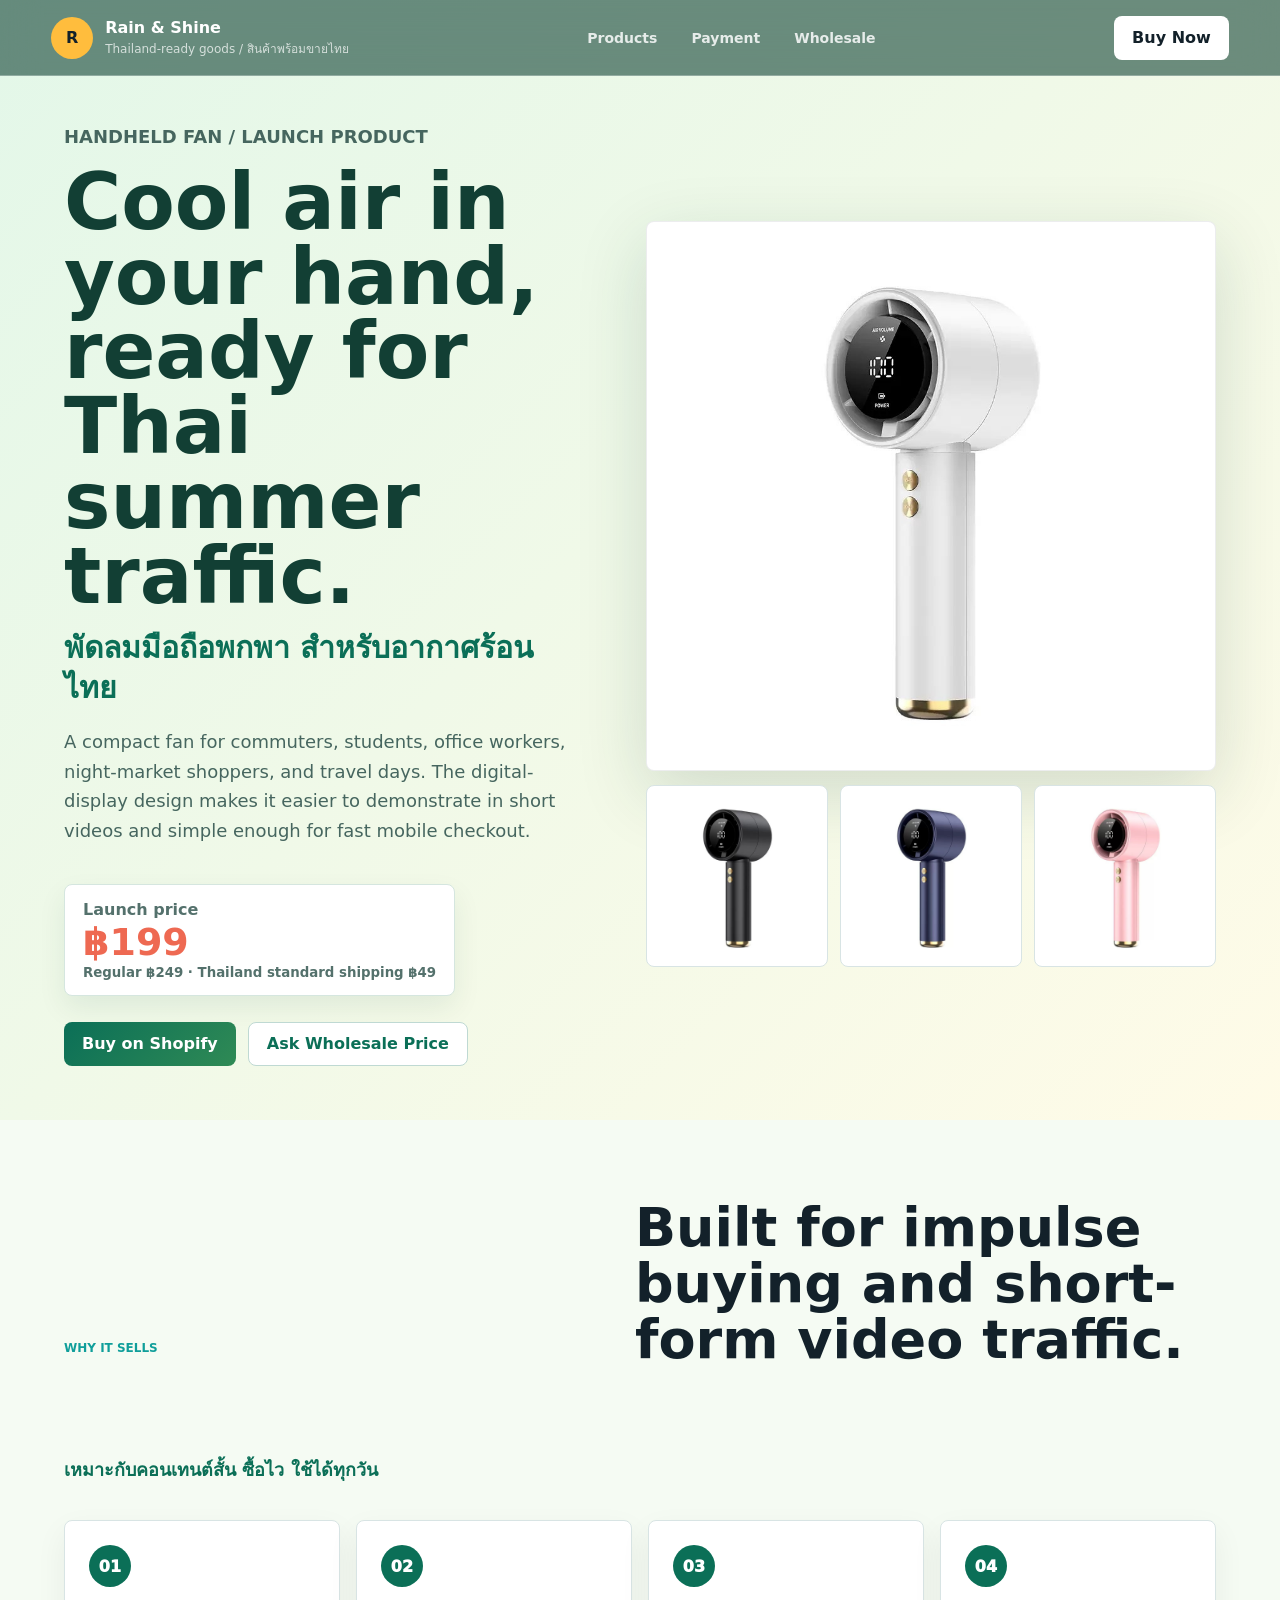
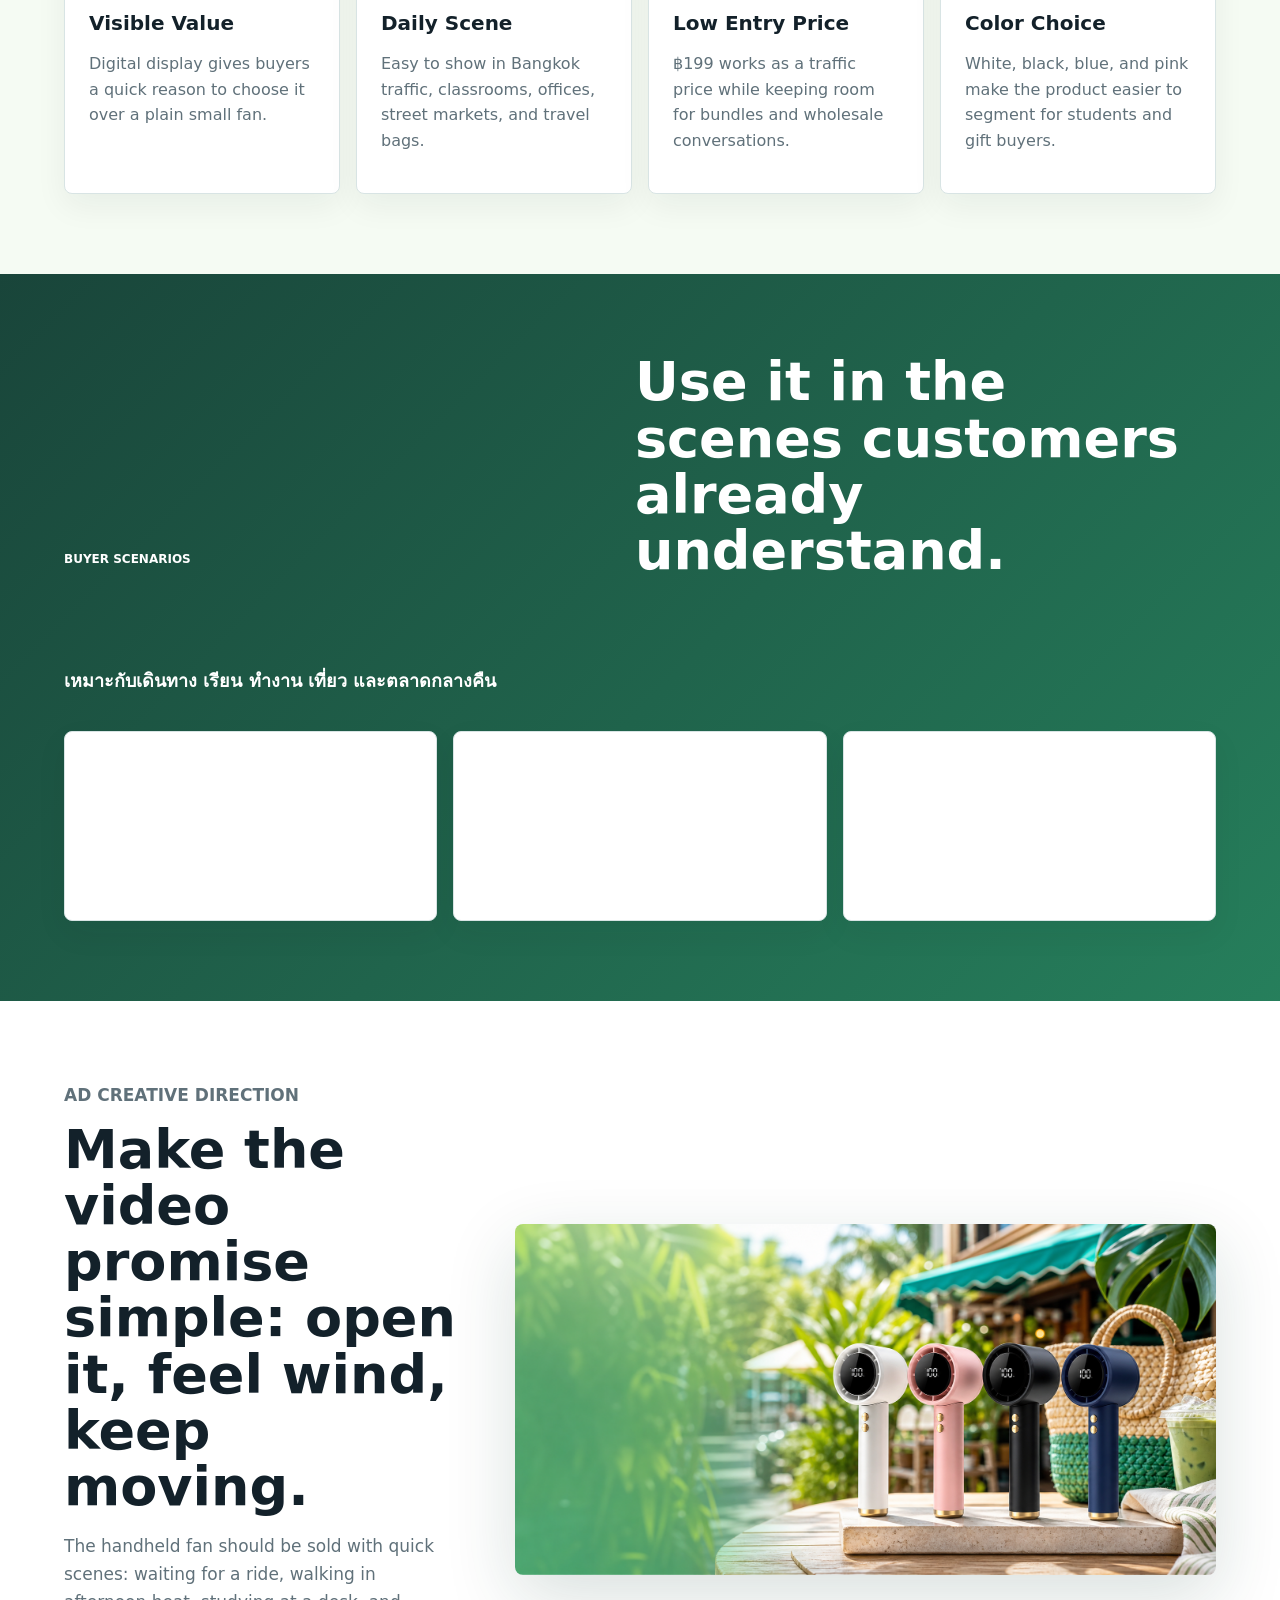
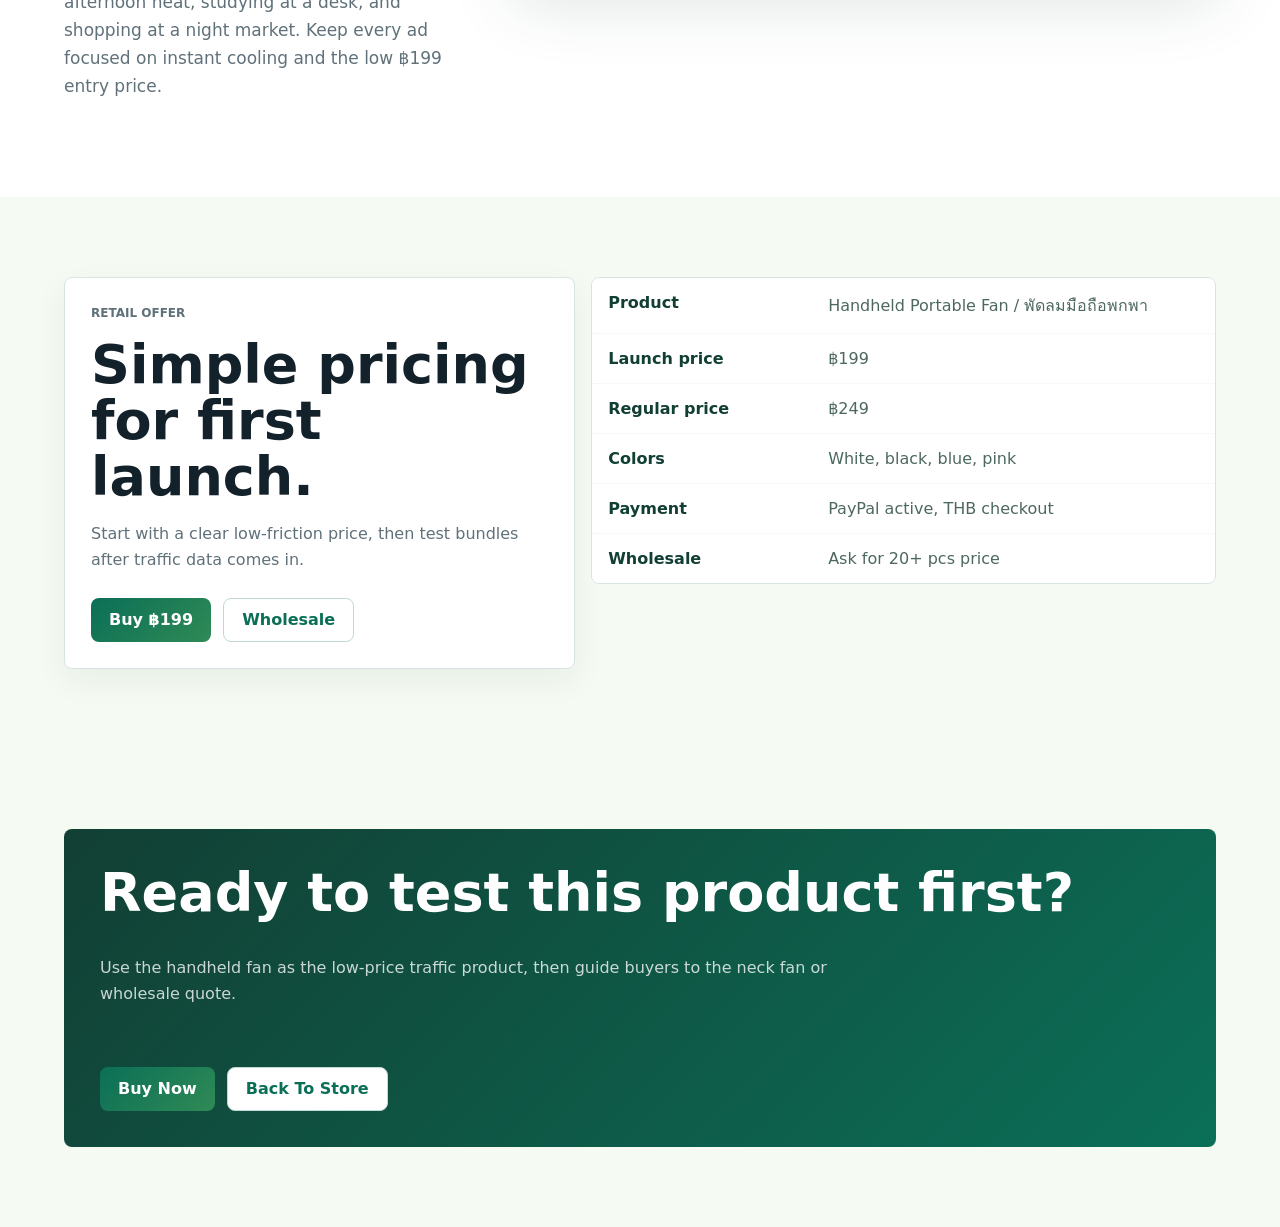
==== products/handheld-fan.html @ d18f735f "Prepare Thailand storefront for GitHub Pages" ====
<!doctype html>
<html lang="en">
  <head>
    <meta charset="utf-8" />
    <meta name="viewport" content="width=device-width, initial-scale=1" />
    <title>Handheld Portable Fan | Rain & Shine Thailand</title>
    <meta
      name="description"
      content="Portable handheld fan with digital display for Thailand commuters, students, travel, night markets, and wholesale buyers."
    />
    <link rel="stylesheet" href="../styles.css" />
  </head>
  <body class="detail-page">
    <header class="site-header">
      <a class="brand" href="../index.html#top" aria-label="Rain & Shine Supply home">
        <span class="brand-mark">R</span>
        <span>
          <strong>Rain & Shine</strong>
          <small>Thailand-ready goods / สินค้าพร้อมขายไทย</small>
        </span>
      </a>
      <nav class="nav-links" aria-label="Primary navigation">
        <a href="../index.html#products">Products</a>
        <a href="../index.html#payment">Payment</a>
        <a href="../index.html#contact">Wholesale</a>
      </nav>
      <a class="header-action" href="https://fh8gjq-qg.myshopify.com/products/handheld-fan" target="_blank" rel="noreferrer">Buy Now</a>
    </header>

    <main>
      <section class="detail-hero">
        <div class="detail-hero-copy">
          <p class="eyebrow">Handheld Fan / Launch Product</p>
          <h1>Cool air in your hand, ready for Thai summer traffic.</h1>
          <strong class="detail-thai">พัดลมมือถือพกพา สำหรับอากาศร้อนไทย</strong>
          <p>
            A compact fan for commuters, students, office workers, night-market shoppers, and travel days. The digital-display design
            makes it easier to demonstrate in short videos and simple enough for fast mobile checkout.
          </p>
          <div class="feature-price">
            <span>Launch price</span>
            <strong>฿199</strong>
            <small>Regular ฿249 · Thailand standard shipping ฿49</small>
          </div>
          <div class="detail-actions">
            <a class="button primary" href="https://fh8gjq-qg.myshopify.com/products/handheld-fan" target="_blank" rel="noreferrer">Buy on Shopify</a>
            <a class="button secondary" href="../index.html#contact">Ask Wholesale Price</a>
          </div>
        </div>
        <div class="detail-product-stage">
          <div class="detail-main-image">
            <img src="../assets/products/handheld-fan-white.png" alt="White handheld portable fan with digital display" />
          </div>
          <div class="detail-thumb-grid">
            <img src="../assets/products/handheld-fan-black.png" alt="Black handheld fan" />
            <img src="../assets/products/handheld-fan-blue.png" alt="Blue handheld fan" />
            <img src="../assets/products/handheld-fan-pink.png" alt="Pink handheld fan" />
          </div>
        </div>
      </section>

      <section class="detail-section">
        <div class="section-heading">
          <p class="eyebrow">Why It Sells</p>
          <h2>Built for impulse buying and short-form video traffic.</h2>
          <p class="heading-thai">เหมาะกับคอนเทนต์สั้น ซื้อไว ใช้ได้ทุกวัน</p>
        </div>
        <div class="selling-grid">
          <article class="selling-card">
            <span>01</span>
            <h3>Visible Value</h3>
            <p>Digital display gives buyers a quick reason to choose it over a plain small fan.</p>
          </article>
          <article class="selling-card">
            <span>02</span>
            <h3>Daily Scene</h3>
            <p>Easy to show in Bangkok traffic, classrooms, offices, street markets, and travel bags.</p>
          </article>
          <article class="selling-card">
            <span>03</span>
            <h3>Low Entry Price</h3>
            <p>฿199 works as a traffic price while keeping room for bundles and wholesale conversations.</p>
          </article>
          <article class="selling-card">
            <span>04</span>
            <h3>Color Choice</h3>
            <p>White, black, blue, and pink make the product easier to segment for students and gift buyers.</p>
          </article>
        </div>
      </section>

      <section class="detail-section detail-band">
        <div class="section-heading">
          <p class="eyebrow">Buyer Scenarios</p>
          <h2>Use it in the scenes customers already understand.</h2>
          <p class="heading-thai">เหมาะกับเดินทาง เรียน ทำงาน เที่ยว และตลาดกลางคืน</p>
        </div>
        <div class="faq-grid">
          <article class="faq-card">
            <h3>Commuting</h3>
            <p>For buses, motorbike rides, walking between stations, and outdoor queues.</p>
          </article>
          <article class="faq-card">
            <h3>School & Office</h3>
            <p>Small enough for a desk, backpack, or dorm room without feeling like a bulky appliance.</p>
          </article>
          <article class="faq-card">
            <h3>Social Content</h3>
            <p>Simple before-and-after cooling demos are easy for TikTok, Facebook, and Instagram reels.</p>
          </article>
        </div>
      </section>

      <section class="detail-section lifestyle-proof">
        <div class="lifestyle-copy">
          <p class="eyebrow">Ad Creative Direction</p>
          <h2>Make the video promise simple: open it, feel wind, keep moving.</h2>
          <p>
            The handheld fan should be sold with quick scenes: waiting for a ride, walking in afternoon heat, studying at a desk,
            and shopping at a night market. Keep every ad focused on instant cooling and the low ฿199 entry price.
          </p>
        </div>
        <img src="../assets/generated/handheld-fan-green-lifestyle-banner.png" alt="Handheld fan green lifestyle banner for Thailand summer" />
      </section>

      <section class="detail-section">
        <div class="spec-grid">
          <div class="spec-card">
            <p class="eyebrow">Retail Offer</p>
            <h2>Simple pricing for first launch.</h2>
            <p>Start with a clear low-friction price, then test bundles after traffic data comes in.</p>
            <div class="detail-actions">
              <a class="button primary" href="https://fh8gjq-qg.myshopify.com/products/handheld-fan" target="_blank" rel="noreferrer">Buy ฿199</a>
              <a class="button secondary" href="../index.html#contact">Wholesale</a>
            </div>
          </div>
          <ul class="spec-list">
            <li><strong>Product</strong><span>Handheld Portable Fan / พัดลมมือถือพกพา</span></li>
            <li><strong>Launch price</strong><span>฿199</span></li>
            <li><strong>Regular price</strong><span>฿249</span></li>
            <li><strong>Colors</strong><span>White, black, blue, pink</span></li>
            <li><strong>Payment</strong><span>PayPal active, THB checkout</span></li>
            <li><strong>Wholesale</strong><span>Ask for 20+ pcs price</span></li>
          </ul>
        </div>
      </section>

      <section class="detail-section">
        <div class="detail-footer-cta">
          <h2>Ready to test this product first?</h2>
          <p>Use the handheld fan as the low-price traffic product, then guide buyers to the neck fan or wholesale quote.</p>
          <div class="detail-actions">
            <a class="button primary" href="https://fh8gjq-qg.myshopify.com/products/handheld-fan" target="_blank" rel="noreferrer">Buy Now</a>
            <a class="button secondary" href="../index.html">Back To Store</a>
          </div>
        </div>
      </section>
    </main>
  </body>
</html>
---- styles.css ----
:root {
  color-scheme: light;
  --ink: #13212a;
  --muted: #60717a;
  --line: #d8e4e4;
  --paper: #f7fbf4;
  --mist: #e8f5ec;
  --aqua: #0f9e9a;
  --aqua-dark: #0b6f57;
  --sun: #ffbd3d;
  --coral: #ee6952;
  --leaf: #2f8a55;
  --forest: #123f34;
  --mint: #dff5e9;
  --shadow: 0 22px 70px rgba(18, 63, 52, 0.16);
}

* {
  box-sizing: border-box;
}

html {
  scroll-behavior: smooth;
}

body {
  margin: 0;
  min-width: 320px;
  color: var(--ink);
  background: var(--paper);
  font-family:
    Inter, ui-sans-serif, system-ui, -apple-system, BlinkMacSystemFont, "Segoe UI", sans-serif;
}

a {
  color: inherit;
  text-decoration: none;
}

button,
input,
select,
textarea {
  font: inherit;
}

.site-header {
  position: fixed;
  z-index: 20;
  top: 0;
  left: 0;
  right: 0;
  display: flex;
  align-items: center;
  justify-content: space-between;
  gap: 22px;
  min-height: 76px;
  padding: 14px clamp(18px, 4vw, 56px);
  border-bottom: 1px solid rgba(255, 255, 255, 0.28);
  color: #fff;
  background: rgba(12, 61, 47, 0.58);
  backdrop-filter: blur(18px);
}

.brand {
  display: inline-flex;
  align-items: center;
  gap: 12px;
  min-width: 190px;
}

.brand-mark {
  display: grid;
  place-items: center;
  width: 42px;
  height: 42px;
  border-radius: 50%;
  color: var(--ink);
  background: var(--sun);
  font-weight: 900;
}

.brand strong,
.brand small {
  display: block;
}

.brand small {
  margin-top: 2px;
  color: rgba(255, 255, 255, 0.72);
  font-size: 12px;
}

.nav-links {
  display: flex;
  align-items: center;
  justify-content: center;
  gap: clamp(14px, 3vw, 34px);
  color: rgba(255, 255, 255, 0.84);
  font-size: 14px;
  font-weight: 700;
}

.nav-links a:hover,
.site-footer a:hover {
  color: var(--sun);
}

.header-action,
.button {
  display: inline-flex;
  align-items: center;
  justify-content: center;
  min-height: 44px;
  padding: 0 18px;
  border: 0;
  border-radius: 8px;
  font-weight: 850;
  line-height: 1;
  cursor: pointer;
}

.header-action {
  color: var(--ink);
  background: #fff;
}

.hero {
  position: relative;
  min-height: 88vh;
  display: grid;
  align-items: end;
  overflow: hidden;
  padding: 132px clamp(18px, 5vw, 72px) 46px;
  color: #fff;
}

.hero img {
  position: absolute;
  inset: 0;
  width: 100%;
  height: 100%;
  object-fit: cover;
}

.hero-overlay {
  position: absolute;
  inset: 0;
  background:
    linear-gradient(90deg, rgba(8, 49, 39, 0.9) 0%, rgba(8, 49, 39, 0.66) 42%, rgba(8, 49, 39, 0.22) 100%),
    linear-gradient(0deg, rgba(8, 49, 39, 0.66), rgba(8, 49, 39, 0.05) 46%);
}

.hero-content {
  position: relative;
  width: min(760px, 100%);
}

.eyebrow {
  margin: 0 0 13px;
  color: var(--aqua);
  font-size: 12px;
  font-weight: 900;
  letter-spacing: 0;
  text-transform: uppercase;
}

.hero .eyebrow {
  color: var(--sun);
}

h1,
h2,
h3,
p {
  overflow-wrap: anywhere;
}

h1 {
  margin: 0;
  max-width: 760px;
  font-size: clamp(42px, 7.5vw, 86px);
  line-height: 0.96;
  letter-spacing: 0;
}

h2 {
  margin: 0;
  font-size: clamp(30px, 4.7vw, 54px);
  line-height: 1.04;
  letter-spacing: 0;
}

h3 {
  margin: 0;
  font-size: 20px;
  letter-spacing: 0;
}

.hero-copy {
  max-width: 620px;
  margin: 24px 0 0;
  color: rgba(255, 255, 255, 0.84);
  font-size: clamp(17px, 2.2vw, 21px);
  line-height: 1.55;
}

.thai-line,
.heading-thai {
  font-weight: 850;
  line-height: 1.55;
}

.hero .thai-line {
  max-width: 650px;
  margin: 18px 0 0;
  color: #fff;
  font-size: clamp(19px, 2.4vw, 24px);
}

.heading-thai {
  margin: 12px 0 0;
  color: var(--aqua-dark);
  font-size: 18px;
}

.hero-actions,
.contact-actions {
  display: flex;
  flex-wrap: wrap;
  gap: 12px;
  margin-top: 28px;
}

.button.primary {
  color: var(--ink);
  background: linear-gradient(135deg, var(--sun), #dff27a);
}

.button.secondary {
  color: #fff;
  border: 1px solid rgba(255, 255, 255, 0.45);
  background: rgba(255, 255, 255, 0.12);
}

.hero-stats {
  display: grid;
  grid-template-columns: repeat(3, minmax(0, 1fr));
  gap: 12px;
  width: min(620px, 100%);
  margin: 42px 0 0;
}

.hero-stats div {
  min-height: 94px;
  padding: 18px;
  border: 1px solid rgba(255, 255, 255, 0.23);
  border-radius: 8px;
  background: rgba(255, 255, 255, 0.12);
  backdrop-filter: blur(12px);
}

.hero-stats dt {
  font-size: 32px;
  font-weight: 900;
}

.hero-stats dd {
  margin: 4px 0 0;
  color: rgba(255, 255, 255, 0.74);
  font-size: 13px;
}

.trust-strip {
  display: grid;
  grid-template-columns: repeat(4, minmax(0, 1fr));
  gap: 1px;
  color: #fff;
  background: var(--forest);
}

.trust-strip span {
  min-height: 72px;
  display: grid;
  place-items: center;
  padding: 16px;
  background: rgba(255, 255, 255, 0.07);
  font-weight: 900;
  text-align: center;
}

.conversion-strip {
  display: grid;
  grid-template-columns: repeat(3, minmax(0, 1fr));
  gap: 1px;
  color: #fff;
  background: #0d4d3f;
}

.conversion-strip article {
  min-height: 136px;
  padding: 22px clamp(18px, 4vw, 38px);
  background: rgba(255, 255, 255, 0.07);
}

.conversion-strip strong {
  display: block;
  color: var(--sun);
  font-size: 14px;
  font-weight: 950;
}

.conversion-strip span {
  display: block;
  margin-top: 10px;
  font-size: 22px;
  font-weight: 950;
}

.conversion-strip p {
  max-width: 360px;
  margin: 8px 0 0;
  color: rgba(255, 255, 255, 0.72);
  line-height: 1.5;
}

.section {
  padding: 84px clamp(18px, 5vw, 72px);
}

.section-heading {
  display: grid;
  grid-template-columns: minmax(0, 0.92fr) minmax(280px, 1.08fr);
  gap: clamp(24px, 6vw, 76px);
  align-items: end;
  max-width: 1180px;
  margin: 0 auto 36px;
}

.intro {
  background: linear-gradient(180deg, #ffffff 0%, #f1faf2 100%);
}

.intro-grid {
  display: grid;
  grid-template-columns: repeat(3, minmax(0, 1fr));
  gap: 18px;
  max-width: 1180px;
  margin: 0 auto;
}

.intro-grid article,
.process article,
.kit-list article,
.product-card {
  border: 1px solid var(--line);
  border-radius: 8px;
  background: #fff;
}

.choice-guide {
  display: grid;
  grid-template-columns: minmax(260px, 0.6fr) minmax(360px, 1.4fr);
  gap: 20px;
  max-width: 1180px;
  margin: 24px auto 0;
  padding: 24px;
  border: 1px solid rgba(15, 111, 87, 0.18);
  border-radius: 8px;
  background: rgba(255, 255, 255, 0.9);
  box-shadow: 0 12px 32px rgba(19, 33, 42, 0.06);
}

.choice-grid {
  display: grid;
  grid-template-columns: repeat(2, minmax(0, 1fr));
  gap: 12px;
}

.choice-grid article {
  min-height: 150px;
  padding: 18px;
  border: 1px solid #dbe9e8;
  border-radius: 8px;
  background: #f8fcfb;
}

.choice-grid span {
  display: block;
  color: var(--aqua-dark);
  font-size: 12px;
  font-weight: 950;
  text-transform: uppercase;
}

.choice-grid strong {
  display: block;
  margin-top: 9px;
  color: var(--ink);
  font-size: 20px;
}

.choice-grid p {
  margin: 10px 0 0;
  color: var(--muted);
  line-height: 1.55;
}

.intro-grid article {
  min-height: 230px;
  padding: 28px;
}

.intro-grid span {
  display: block;
  margin-bottom: 44px;
  color: var(--coral);
  font-weight: 900;
}

.intro-grid strong,
.kit-list strong {
  display: block;
  margin-top: 8px;
  color: var(--aqua-dark);
  font-size: 18px;
}

.intro-grid p,
.kit-band p,
.process p,
.product-card p,
.contact-section p,
.site-footer p {
  color: var(--muted);
  line-height: 1.6;
}

.product-section {
  position: relative;
  overflow: hidden;
  background:
    linear-gradient(rgba(228, 246, 235, 0.82), rgba(228, 246, 235, 0.94)),
    url("assets/thai-market-product-bg.png") center / cover fixed;
}

.filter-bar {
  display: flex;
  flex-wrap: wrap;
  gap: 10px;
  max-width: 1180px;
  margin: 0 auto 24px;
}

.filter {
  min-height: 40px;
  padding: 0 15px;
  border: 1px solid #c8d9d6;
  border-radius: 8px;
  color: var(--ink);
  background: #fff;
  font-weight: 850;
  cursor: pointer;
}

.filter.active {
  color: #fff;
  border-color: var(--aqua-dark);
  background: var(--aqua-dark);
}

.product-grid {
  display: grid;
  grid-template-columns: repeat(2, minmax(0, 1fr));
  gap: 22px;
  max-width: 1180px;
  margin: 0 auto;
}

.product-card {
  display: grid;
  grid-template-rows: 390px auto;
  min-height: 620px;
  overflow: hidden;
  box-shadow: 0 12px 32px rgba(19, 33, 42, 0.06);
}

.product-visual {
  position: relative;
  display: grid;
  place-items: center;
  isolation: isolate;
  background: var(--card-bg);
}

.product-visual::before {
  content: "";
  position: absolute;
  width: 190px;
  height: 190px;
  border-radius: 50%;
  background: rgba(255, 255, 255, 0.62);
  box-shadow: 0 22px 48px rgba(19, 33, 42, 0.12);
}

.product-icon {
  position: relative;
  z-index: 1;
  color: rgba(19, 33, 42, 0.78);
  font-size: 22px;
  font-weight: 950;
  line-height: 1;
}

.product-photo {
  position: relative;
  z-index: 1;
  width: min(92%, 430px);
  height: 340px;
  object-fit: contain;
  filter: drop-shadow(0 20px 24px rgba(19, 33, 42, 0.2));
}

.upcoming-panel {
  display: grid;
  grid-template-columns: minmax(260px, 0.72fr) minmax(320px, 1.28fr);
  gap: 24px;
  max-width: 1180px;
  margin: 28px auto 0;
  padding: 26px;
  border: 1px solid rgba(15, 111, 87, 0.2);
  border-radius: 8px;
  background: rgba(255, 255, 255, 0.88);
  box-shadow: 0 12px 32px rgba(19, 33, 42, 0.06);
}

.upcoming-panel p {
  margin: 10px 0 0;
  color: var(--muted);
  line-height: 1.6;
}

.upcoming-grid {
  display: grid;
  grid-template-columns: repeat(2, minmax(0, 1fr));
  gap: 10px;
}

.upcoming-item {
  min-height: 92px;
  padding: 14px;
  border: 1px solid #dbe9e8;
  border-radius: 8px;
  background: #f8fcfb;
}

.upcoming-item span,
.upcoming-item small {
  display: block;
  color: #55746e;
  font-size: 12px;
  font-weight: 850;
}

.upcoming-item strong {
  display: block;
  margin: 7px 0 5px;
  color: var(--ink);
  font-size: 16px;
}

.product-body {
  display: flex;
  flex-direction: column;
  gap: 12px;
  padding: 20px;
}

.product-tag {
  align-self: flex-start;
  padding: 6px 9px;
  border-radius: 999px;
  color: #fff;
  background: var(--aqua-dark);
  font-size: 12px;
  font-weight: 850;
}

.product-body h3 {
  min-height: 48px;
}

.product-body p {
  margin: 0;
  font-size: 14px;
}

.product-thai {
  color: var(--aqua-dark);
  font-size: 17px;
}

.thai-card {
  color: #2e6f6b !important;
  font-weight: 800;
}

.product-meta {
  display: flex;
  flex-wrap: wrap;
  gap: 8px;
  margin-top: auto;
}

.product-meta span {
  padding: 7px 9px;
  border-radius: 8px;
  color: #37515a;
  background: #eef6f6;
  font-size: 12px;
  font-weight: 800;
}

.price-box {
  display: grid;
  gap: 6px;
  padding: 13px;
  border: 1px solid #d9e8e5;
  border-radius: 8px;
  background: #f7fcfb;
}

.price-box strong {
  color: var(--coral);
  font-size: 18px;
}

.price-box em {
  color: #7b8f92;
  font-size: 13px;
  font-style: normal;
  font-weight: 850;
  text-decoration: line-through;
}

.price-box span,
.price-box small {
  color: #37515a;
  font-weight: 800;
}

.price-box small {
  font-size: 12px;
  line-height: 1.4;
}

.source-link {
  color: #4b756b;
  font-size: 12px;
  font-weight: 850;
  text-decoration: underline;
  text-underline-offset: 3px;
}

.card-actions {
  display: grid;
  grid-template-columns: 1fr 1fr;
  gap: 8px;
}

.mini-buy,
.mini-quote {
  display: inline-flex;
  align-items: center;
  justify-content: center;
  min-height: 40px;
  border-radius: 8px;
  font-weight: 900;
}

.mini-buy {
  color: #fff;
  background: linear-gradient(135deg, var(--aqua-dark), var(--leaf));
}

.mini-quote {
  color: var(--aqua-dark);
  border: 1px solid #bddbd3;
  background: #fff;
}

.kit-band {
  display: grid;
  grid-template-columns: minmax(260px, 0.78fr) minmax(300px, 1.22fr);
  gap: clamp(24px, 6vw, 70px);
  padding: 84px clamp(18px, 5vw, 72px);
  color: #fff;
  background:
    linear-gradient(135deg, rgba(18, 63, 52, 0.98), rgba(28, 103, 72, 0.95)),
    url("assets/thai-market-product-bg.png") center / cover;
}

.kit-band .eyebrow,
.kit-band p {
  color: #bdebd9;
}

.kit-list {
  display: grid;
  grid-template-columns: repeat(3, minmax(0, 1fr));
  gap: 14px;
}

.kit-list article {
  min-height: 220px;
  padding: 24px;
  color: var(--ink);
}

.featured-section {
  padding: 84px clamp(18px, 5vw, 72px);
  background: linear-gradient(180deg, #fff 0%, #edf8ef 100%);
}

.feature-product {
  display: grid;
  grid-template-columns: minmax(280px, 0.82fr) minmax(320px, 1.18fr);
  gap: clamp(24px, 5vw, 64px);
  align-items: center;
  max-width: 1180px;
  margin: 0 auto 34px;
  padding: clamp(18px, 3vw, 30px);
  border: 1px solid var(--line);
  border-radius: 8px;
  background: linear-gradient(135deg, #f8fffb 0%, #e6f7e9 100%);
}

.feature-product.reverse {
  grid-template-columns: minmax(320px, 1.05fr) minmax(280px, 0.95fr);
}

.feature-product.reverse .feature-copy {
  order: 2;
}

.feature-product.reverse .handheld-colors {
  order: 1;
}

.feature-copy h3 {
  margin: 0;
  font-size: clamp(28px, 4vw, 46px);
  line-height: 1.08;
}

.feature-copy .thai-line {
  margin: 16px 0 0;
  color: var(--aqua-dark);
  font-size: 19px;
}

.feature-price {
  display: inline-grid;
  gap: 4px;
  min-width: 220px;
  margin-top: 20px;
  padding: 15px 18px;
  border: 1px solid #d5e6df;
  border-radius: 8px;
  background: #fff;
  box-shadow: 0 12px 28px rgba(18, 63, 52, 0.08);
}

.feature-price span,
.feature-price small {
  color: #54716c;
  font-weight: 850;
}

.feature-price strong {
  color: var(--coral);
  font-size: 38px;
  line-height: 1;
}

.feature-list {
  display: grid;
  gap: 10px;
  margin: 24px 0 0;
  padding: 0;
  list-style: none;
}

.feature-list li {
  display: grid;
  grid-template-columns: minmax(130px, 0.82fr) minmax(150px, 1fr);
  gap: 12px;
  align-items: center;
  min-height: 58px;
  padding: 13px 15px;
  border: 1px solid #dbe9e8;
  border-radius: 8px;
  background: rgba(255, 255, 255, 0.78);
}

.feature-list span {
  color: #2e6f6b;
  font-weight: 800;
  line-height: 1.4;
}

.feature-gallery {
  display: grid;
  gap: 14px;
}

.main-product-img,
.thumb-row img,
.handheld-colors img {
  display: block;
  width: 100%;
  border-radius: 8px;
  background: #fff;
  object-fit: cover;
}

.main-product-img {
  aspect-ratio: 1 / 1;
  object-fit: contain;
  box-shadow: var(--shadow);
}

.product-buy {
  width: 100%;
  color: #fff;
  background: linear-gradient(135deg, var(--aqua-dark), var(--leaf));
}

.thumb-row {
  display: grid;
  grid-template-columns: repeat(3, minmax(0, 1fr));
  gap: 12px;
}

.thumb-row img {
  aspect-ratio: 1 / 1;
  border: 1px solid var(--line);
}

.handheld-colors {
  display: grid;
  grid-template-columns: repeat(2, minmax(0, 1fr));
  gap: 14px;
}

.handheld-colors img {
  aspect-ratio: 1 / 1;
  object-fit: contain;
  padding: 18px;
  border: 1px solid var(--line);
  box-shadow: 0 14px 34px rgba(19, 33, 42, 0.07);
}

.handheld-buy {
  grid-column: 1 / -1;
}

.payment-section {
  padding: 84px clamp(18px, 5vw, 72px);
  background:
    linear-gradient(180deg, rgba(246, 253, 247, 0.94), rgba(228, 246, 235, 0.97)),
    url("assets/thai-market-product-bg.png") center / cover;
}

.payment-grid {
  display: grid;
  grid-template-columns: repeat(4, minmax(0, 1fr));
  gap: 16px;
  max-width: 1180px;
  margin: 0 auto;
}

.payment-grid article {
  min-height: 260px;
  padding: 24px;
  border: 1px solid #d5e7ed;
  border-radius: 8px;
  background: #fff;
  box-shadow: 0 14px 34px rgba(19, 33, 42, 0.07);
}

.checkout-note {
  display: grid;
  gap: 8px;
  max-width: 1180px;
  margin: 18px auto 0;
  padding: 20px 22px;
  border: 1px solid #cfe4d8;
  border-radius: 8px;
  background: rgba(255, 255, 255, 0.9);
  box-shadow: 0 14px 34px rgba(18, 63, 52, 0.08);
}

.checkout-note strong {
  color: var(--forest);
  font-size: 20px;
}

.checkout-note span,
.checkout-note small {
  color: #40665a;
  line-height: 1.5;
}

.pay-icon {
  display: grid;
  place-items: center;
  width: 54px;
  height: 54px;
  margin-bottom: 24px;
  border-radius: 50%;
  color: var(--ink);
  background: var(--sun);
  font-weight: 950;
}

.payment-grid p {
  color: var(--muted);
  line-height: 1.6;
}

.payment-grid strong {
  color: var(--aqua-dark);
  line-height: 1.4;
}

.process {
  display: grid;
  grid-template-columns: repeat(4, minmax(0, 1fr));
  gap: 14px;
  max-width: 1180px;
  margin: 0 auto;
}

.process article {
  min-height: 180px;
  padding: 24px;
}

.process strong {
  display: block;
  margin-bottom: 28px;
  color: var(--coral);
  font-size: 30px;
}

.contact-section {
  display: grid;
  grid-template-columns: minmax(260px, 0.85fr) minmax(280px, 0.75fr);
  gap: clamp(28px, 8vw, 100px);
  align-items: start;
  padding: 84px clamp(18px, 5vw, 72px);
  background: linear-gradient(135deg, #fff9e8 0%, #e6f7e9 100%);
}

.quote-form {
  display: grid;
  gap: 16px;
  padding: 24px;
  border: 1px solid rgba(19, 33, 42, 0.12);
  border-radius: 8px;
  background: #fff;
  box-shadow: var(--shadow);
}

.quote-form label {
  display: grid;
  gap: 8px;
  color: #37515a;
  font-size: 13px;
  font-weight: 850;
}

.quote-form input,
.quote-form select,
.quote-form textarea {
  width: 100%;
  border: 1px solid #cfdcda;
  border-radius: 8px;
  padding: 12px 13px;
  color: var(--ink);
  background: #fff;
}

.line {
  color: #fff;
  background: #06c755;
}

.whatsapp {
  color: #fff;
  background: #24d366;
}

.tiktok {
  color: #fff;
  background: #111;
}

.site-footer {
  display: flex;
  align-items: center;
  justify-content: space-between;
  gap: 18px;
  padding: 28px clamp(18px, 5vw, 72px);
  color: #fff;
  background: var(--forest);
}

.sticky-order {
  position: fixed;
  right: 18px;
  bottom: 18px;
  z-index: 30;
  display: grid;
  gap: 3px;
  min-width: 168px;
  padding: 12px 16px;
  border-radius: 8px;
  color: #fff;
  background: linear-gradient(135deg, var(--aqua-dark), var(--leaf));
  box-shadow: 0 18px 40px rgba(18, 63, 52, 0.24);
}

.sticky-order span,
.sticky-order strong {
  line-height: 1.1;
}

.sticky-order span {
  font-size: 13px;
  font-weight: 900;
}

.sticky-order strong {
  font-size: 12px;
  color: rgba(255, 255, 255, 0.78);
}

.site-footer p {
  margin: 0;
  color: rgba(255, 255, 255, 0.72);
}

.site-footer a {
  color: #fff;
  font-weight: 850;
}

.detail-page {
  background: #f5fbf3;
}

.detail-hero {
  display: grid;
  grid-template-columns: minmax(320px, 0.94fr) minmax(320px, 1.06fr);
  gap: clamp(28px, 6vw, 76px);
  align-items: center;
  min-height: 92vh;
  padding: 122px clamp(18px, 5vw, 72px) 54px;
  background:
    linear-gradient(135deg, rgba(226, 247, 232, 0.95), rgba(255, 251, 231, 0.96)),
    url("assets/thai-market-product-bg.png") center / cover;
}

.detail-hero-copy h1 {
  color: var(--forest);
  font-size: clamp(42px, 6.6vw, 78px);
}

.detail-hero-copy p {
  max-width: 620px;
  color: #46665f;
  font-size: 18px;
  line-height: 1.65;
}

.detail-thai {
  display: block;
  margin-top: 14px;
  color: var(--aqua-dark);
  font-size: clamp(22px, 3vw, 30px);
  font-weight: 900;
  line-height: 1.35;
}

.detail-actions {
  display: flex;
  flex-wrap: wrap;
  gap: 12px;
  margin-top: 26px;
}

.detail-actions .button.primary {
  background: linear-gradient(135deg, var(--aqua-dark), var(--leaf));
  color: #fff;
}

.detail-actions .button.secondary {
  border: 1px solid #bfd9d3;
  color: var(--aqua-dark);
  background: #fff;
}

.detail-product-stage {
  display: grid;
  gap: 14px;
}

.detail-main-image {
  display: grid;
  place-items: center;
  min-height: 520px;
  padding: 24px;
  border: 1px solid rgba(19, 33, 42, 0.08);
  border-radius: 8px;
  background: #fff;
  box-shadow: var(--shadow);
}

.detail-main-image img {
  width: min(100%, 520px);
  max-height: 500px;
  object-fit: contain;
}

.detail-thumb-grid {
  display: grid;
  grid-template-columns: repeat(3, minmax(0, 1fr));
  gap: 12px;
}

.detail-thumb-grid img {
  width: 100%;
  aspect-ratio: 1 / 1;
  padding: 10px;
  border: 1px solid var(--line);
  border-radius: 8px;
  background: #fff;
  object-fit: contain;
}

.detail-section {
  padding: 80px clamp(18px, 5vw, 72px);
}

.selling-grid,
.spec-grid,
.faq-grid {
  display: grid;
  max-width: 1180px;
  margin: 0 auto;
  gap: 16px;
}

.selling-grid {
  grid-template-columns: repeat(4, minmax(0, 1fr));
}

.selling-card,
.spec-card,
.faq-card {
  border: 1px solid var(--line);
  border-radius: 8px;
  background: #fff;
  box-shadow: 0 12px 32px rgba(19, 33, 42, 0.06);
}

.selling-card {
  min-height: 210px;
  padding: 24px;
}

.selling-card span {
  display: grid;
  place-items: center;
  width: 42px;
  height: 42px;
  margin-bottom: 24px;
  border-radius: 50%;
  color: #fff;
  background: var(--aqua-dark);
  font-weight: 950;
}

.selling-card p,
.spec-card p,
.faq-card p {
  color: var(--muted);
  line-height: 1.6;
}

.spec-grid {
  grid-template-columns: minmax(280px, 0.9fr) minmax(320px, 1.1fr);
  align-items: start;
}

.spec-card {
  padding: 26px;
}

.spec-list {
  display: grid;
  gap: 1px;
  margin: 0;
  padding: 0;
  list-style: none;
  overflow: hidden;
  border: 1px solid var(--line);
  border-radius: 8px;
}

.spec-list li {
  display: grid;
  grid-template-columns: minmax(120px, 0.55fr) minmax(160px, 1fr);
  gap: 16px;
  padding: 15px 16px;
  background: #fff;
}

.spec-list strong {
  color: var(--forest);
}

.spec-list span {
  color: #4d6861;
}

.detail-band {
  color: #fff;
  background:
    linear-gradient(135deg, rgba(18, 63, 52, 0.97), rgba(25, 119, 82, 0.94)),
    url("assets/thai-weather-hero.png") center / cover;
}

.detail-band h2,
.detail-band p,
.detail-band .heading-thai {
  color: #fff;
}

.lifestyle-proof {
  display: grid;
  grid-template-columns: minmax(280px, 0.72fr) minmax(360px, 1.28fr);
  gap: clamp(22px, 5vw, 56px);
  align-items: center;
  background: #fff;
}

.lifestyle-copy {
  max-width: 560px;
}

.lifestyle-copy p {
  color: var(--muted);
  font-size: 17px;
  line-height: 1.65;
}

.lifestyle-proof img {
  width: 100%;
  border-radius: 8px;
  box-shadow: var(--shadow);
}

.faq-grid {
  grid-template-columns: repeat(3, minmax(0, 1fr));
}

.faq-card {
  min-height: 190px;
  padding: 22px;
}

.detail-footer-cta {
  display: grid;
  gap: 18px;
  max-width: 1180px;
  margin: 0 auto;
  padding: 36px;
  border-radius: 8px;
  color: #fff;
  background: linear-gradient(135deg, var(--forest), var(--aqua-dark));
}

.detail-footer-cta p {
  max-width: 740px;
  color: rgba(255, 255, 255, 0.78);
  line-height: 1.6;
}

@media (max-width: 980px) {
  .site-header {
    position: absolute;
    min-height: 68px;
  }

  .nav-links {
    display: none;
  }

  .hero {
    min-height: 820px;
  }

  .section-heading,
  .kit-band,
  .contact-section,
  .feature-product,
  .feature-product.reverse,
  .upcoming-panel,
  .choice-guide,
  .detail-hero,
  .spec-grid,
  .lifestyle-proof {
    grid-template-columns: 1fr;
  }

  .feature-product.reverse .feature-copy,
  .feature-product.reverse .handheld-colors {
    order: initial;
  }

  .intro-grid,
  .conversion-strip,
  .kit-list,
  .process,
  .payment-grid,
  .trust-strip,
  .selling-grid,
  .faq-grid {
    grid-template-columns: 1fr 1fr;
  }

  .product-grid,
  .upcoming-grid {
    grid-template-columns: 1fr 1fr;
  }
}

@media (max-width: 640px) {
  .brand small,
  .header-action {
    display: none;
  }

  .site-header {
    padding: 12px 16px;
  }

  .brand {
    min-width: 0;
  }

  .hero {
    min-height: 760px;
    padding: 112px 18px 32px;
  }

  h1 {
    font-size: 42px;
  }

  .hero-stats,
  .intro-grid,
  .kit-list,
  .process,
  .payment-grid,
  .product-grid,
  .choice-grid,
  .upcoming-grid,
  .conversion-strip,
  .trust-strip,
  .selling-grid,
  .faq-grid {
    grid-template-columns: 1fr;
  }

  .hero-stats div {
    min-height: 78px;
  }

  .section,
  .kit-band,
  .contact-section,
  .payment-section {
    padding: 58px 18px;
  }

  .product-card {
    grid-template-rows: 280px auto;
    min-height: 410px;
  }

  .product-photo {
    height: 245px;
  }

  .detail-hero {
    padding: 104px 18px 44px;
  }

  .detail-main-image {
    min-height: 360px;
  }

  .detail-section {
    padding: 58px 18px;
  }

  .detail-thumb-grid {
    grid-template-columns: repeat(2, minmax(0, 1fr));
  }

  .feature-list li {
    grid-template-columns: 1fr;
  }

  .thumb-row,
  .handheld-colors {
    grid-template-columns: 1fr 1fr;
  }

  .site-footer {
    flex-direction: column;
    align-items: flex-start;
  }
}
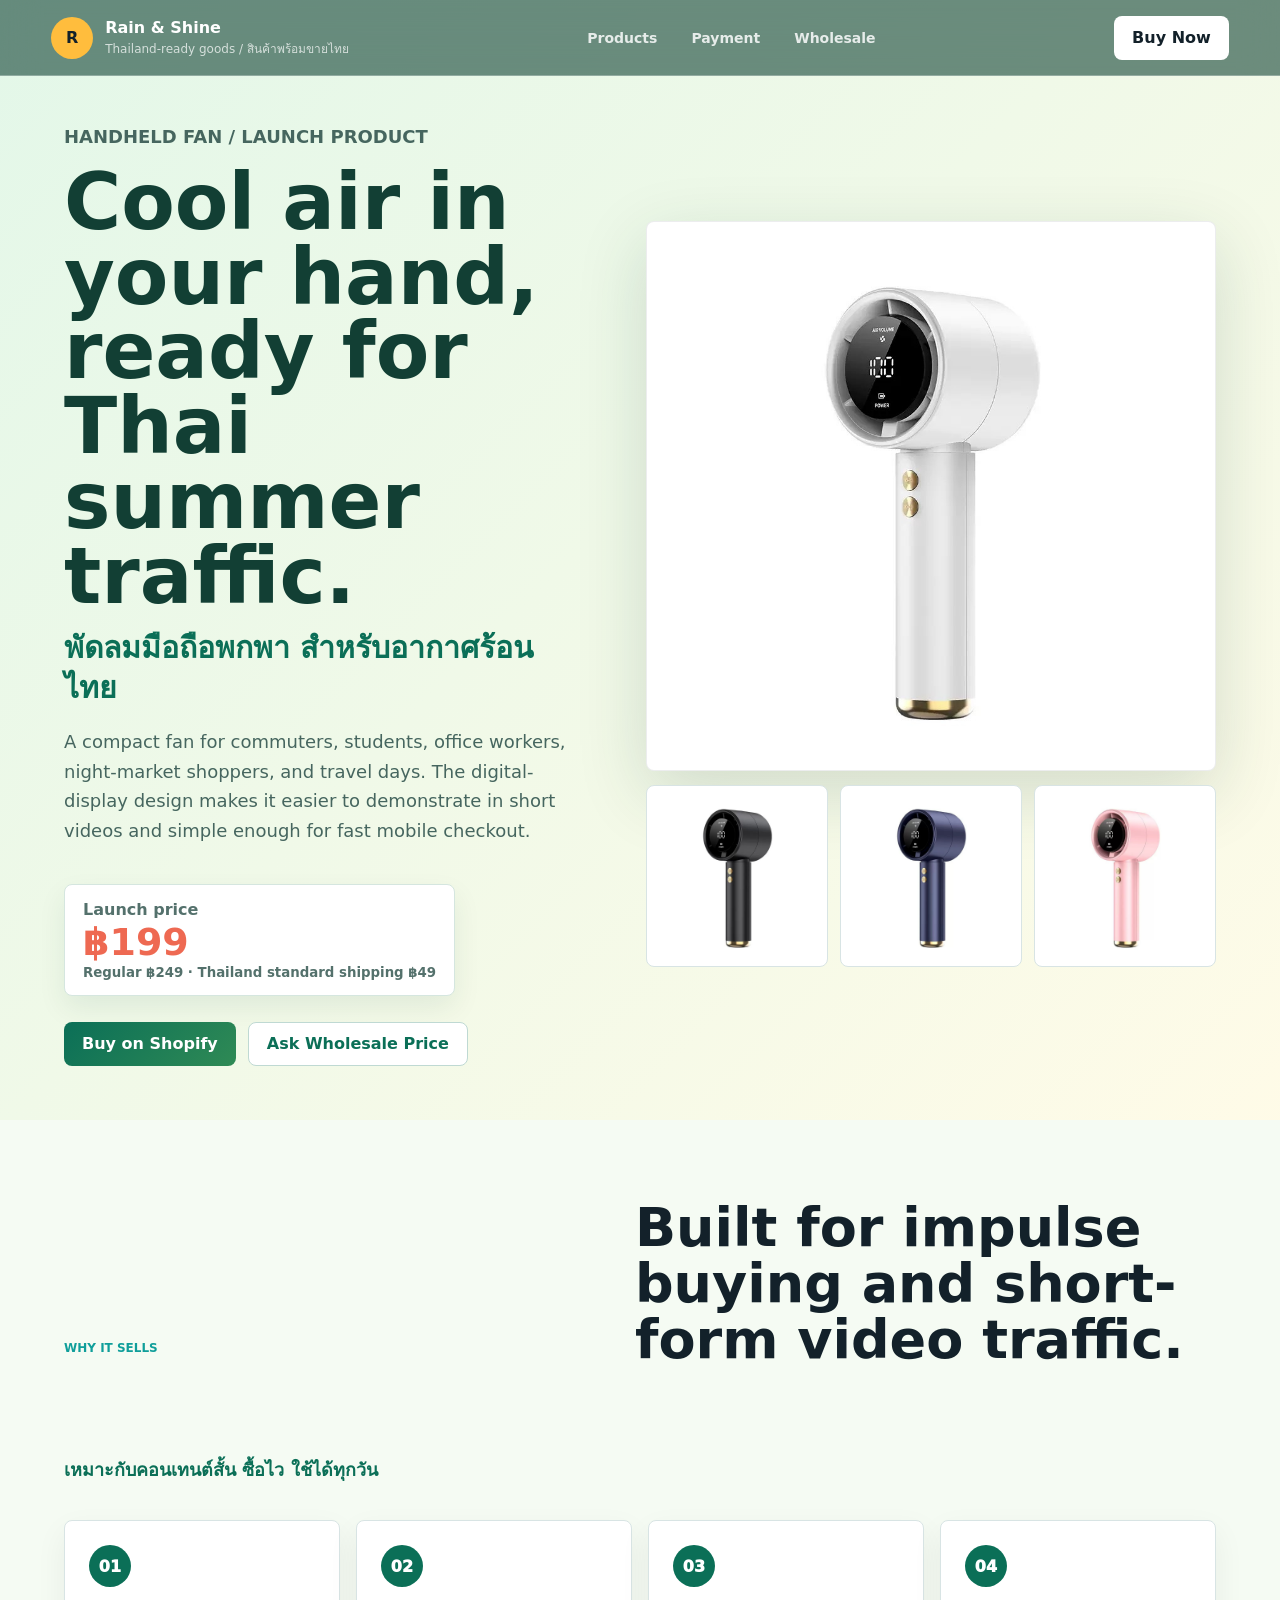
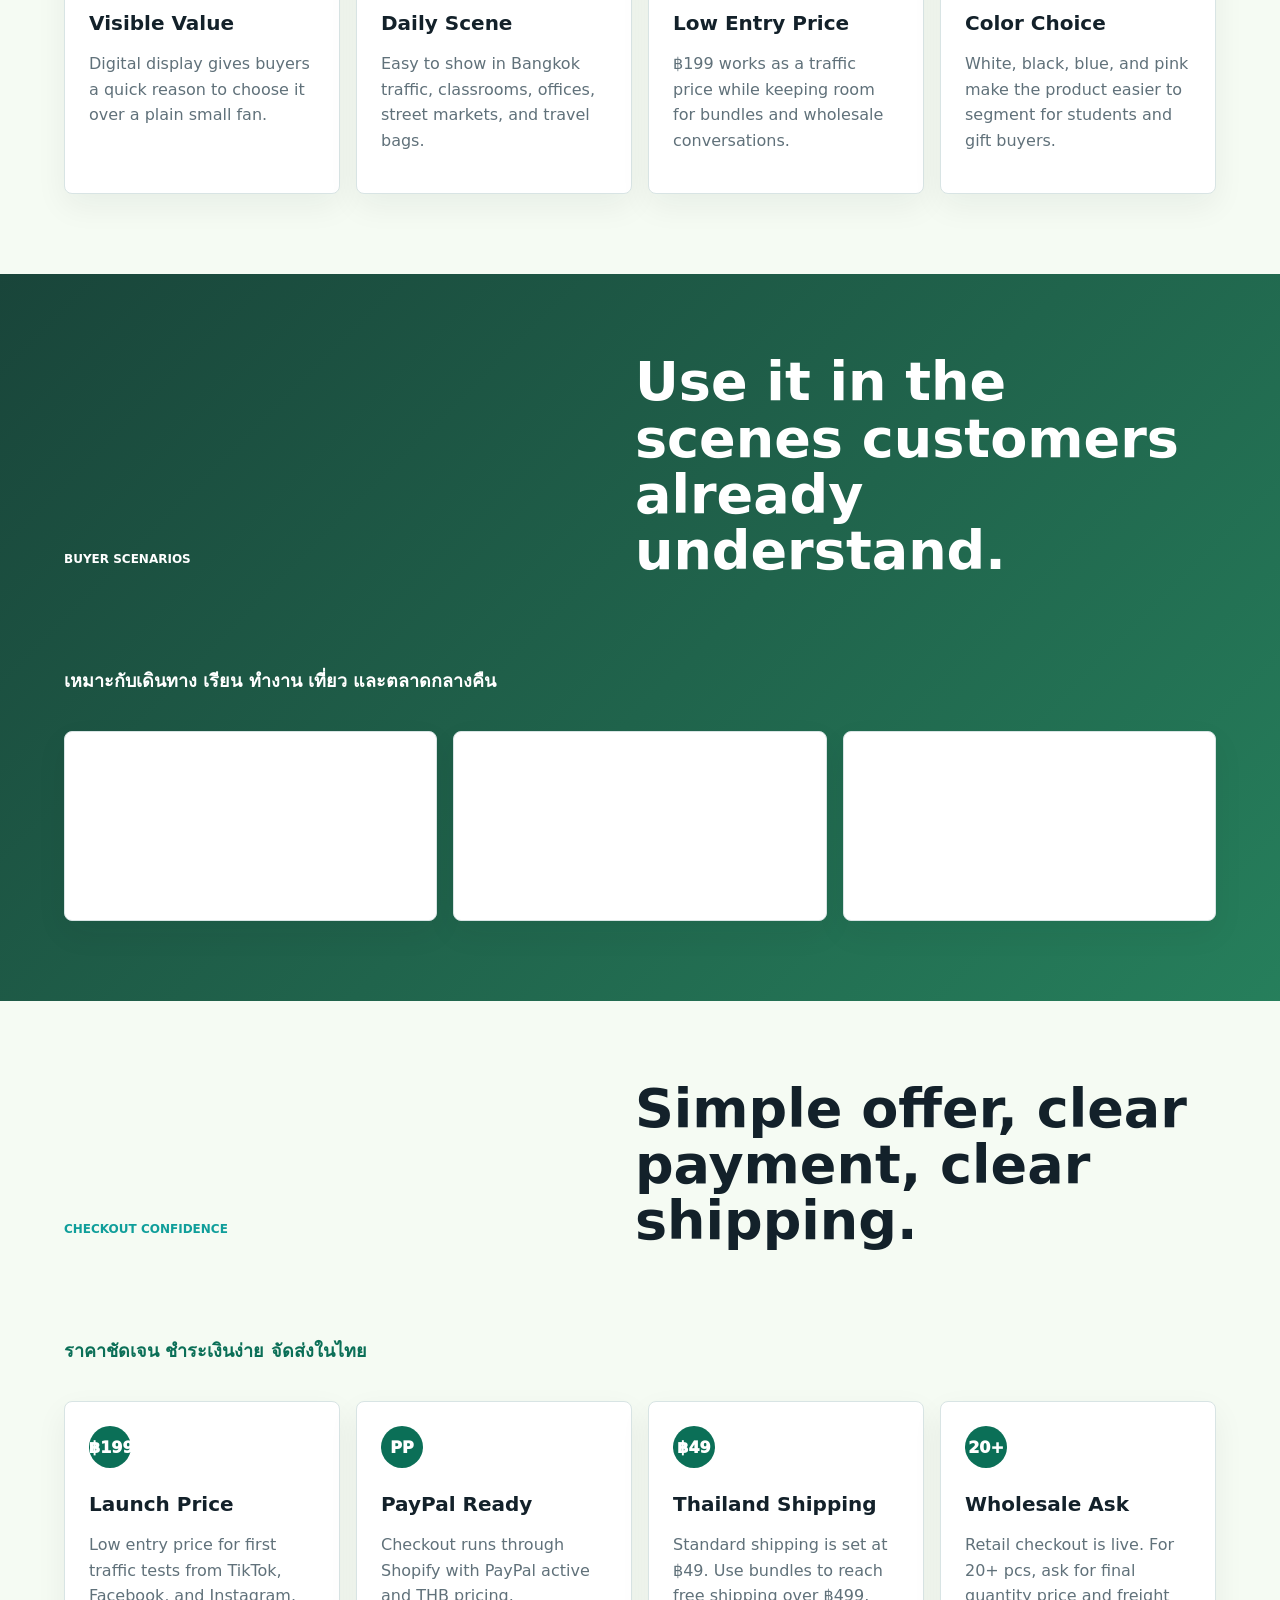
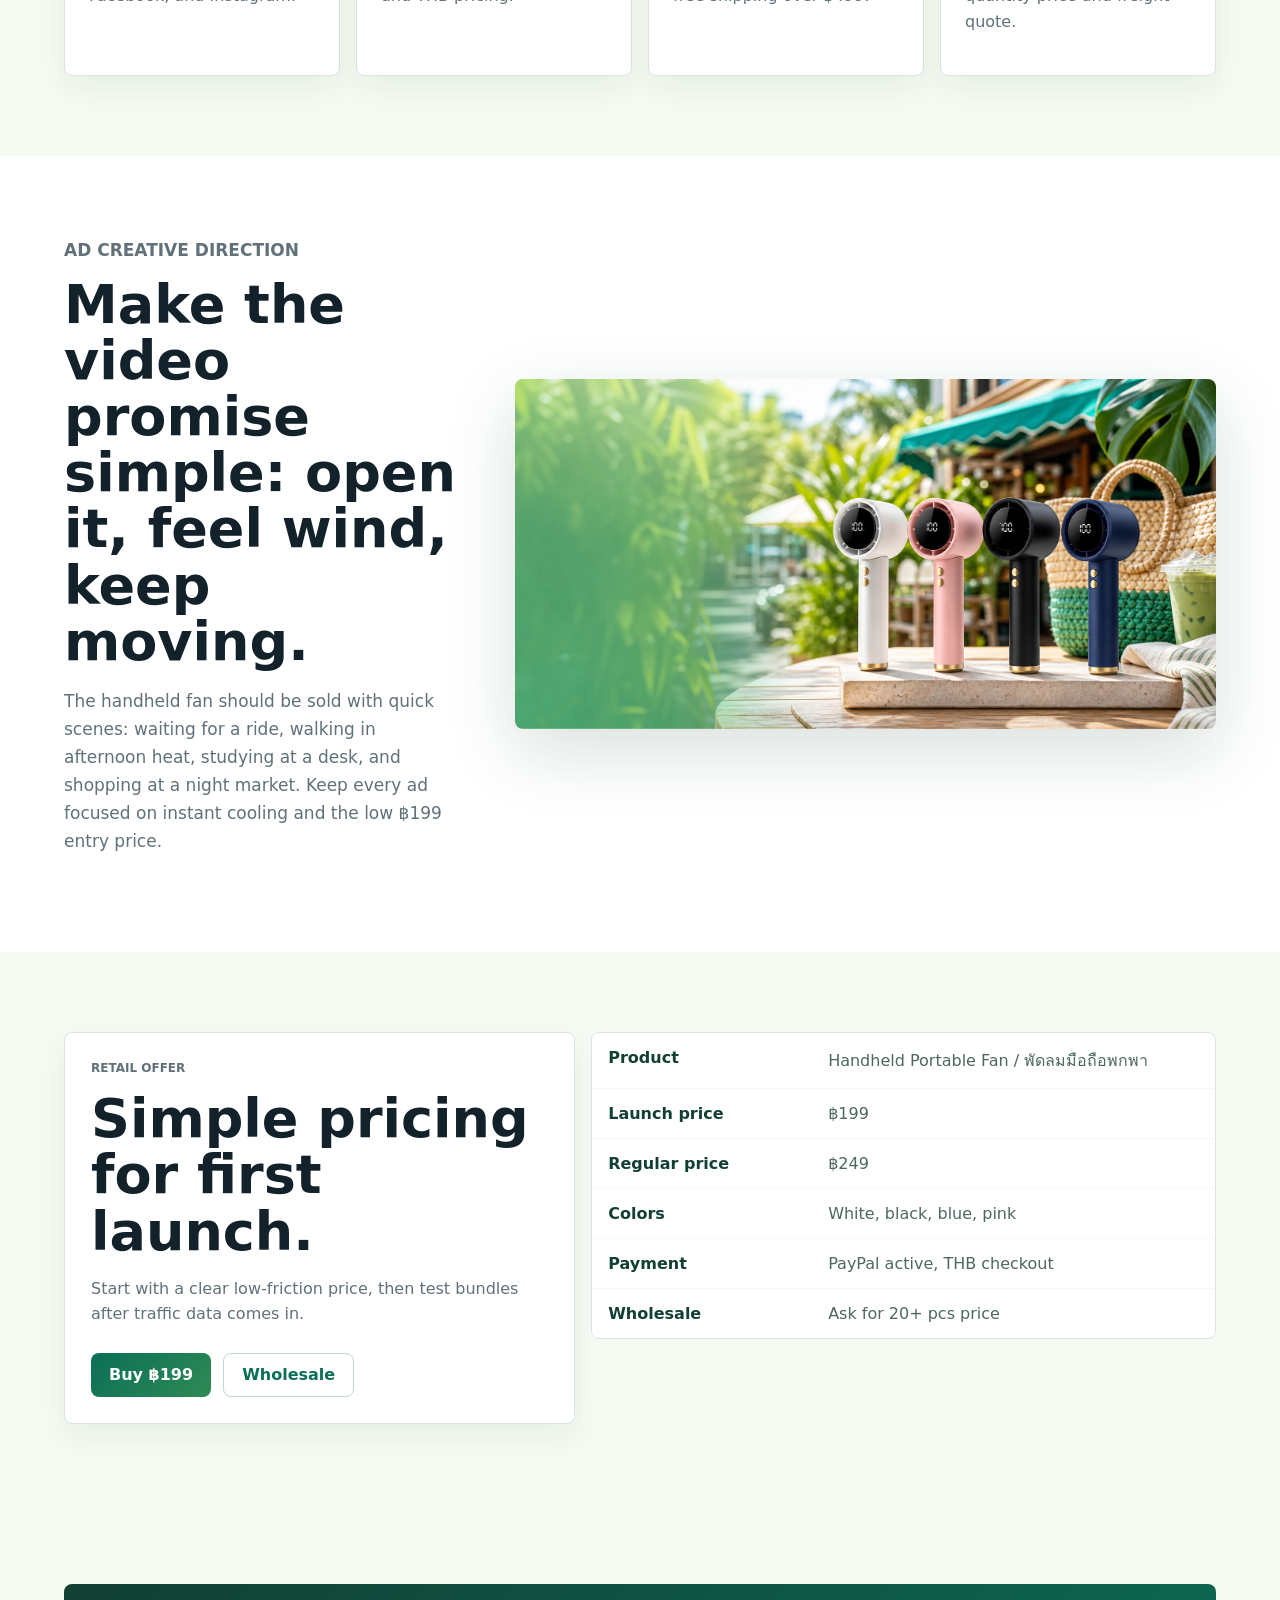
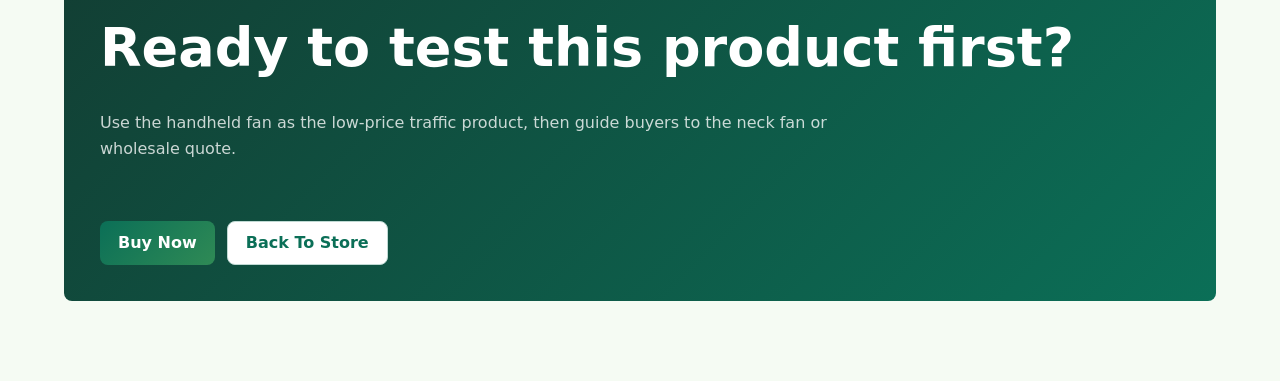
==== commit 3796ec9f: "Refine storefront conversion and social launch sections" ====
--- a/products/handheld-fan.html
+++ b/products/handheld-fan.html
@@ -8,7 +8,15 @@
       name="description"
       content="Portable handheld fan with digital display for Thailand commuters, students, travel, night markets, and wholesale buyers."
     />
-    <link rel="stylesheet" href="../styles.css" />
+    <meta property="og:title" content="Handheld Fan ฿199 | Rain & Shine Thailand" />
+    <meta
+      property="og:description"
+      content="Portable handheld fan for Thailand heat, commuters, students, travel, and night markets. PayPal and THB checkout ready."
+    />
+    <meta property="og:image" content="../assets/generated/shopify-social-share-1200x628.png" />
+    <meta property="og:type" content="product" />
+    <meta name="twitter:card" content="summary_large_image" />
+    <link rel="stylesheet" href="../styles.css?v=20260527-3" />
   </head>
   <body class="detail-page">
     <header class="site-header">
@@ -24,7 +32,7 @@
         <a href="../index.html#payment">Payment</a>
         <a href="../index.html#contact">Wholesale</a>
       </nav>
-      <a class="header-action" href="https://fh8gjq-qg.myshopify.com/products/handheld-fan" target="_blank" rel="noreferrer">Buy Now</a>
+      <a class="header-action" href="https://fh8gjq-qg.myshopify.com/products/handheld-fan">Buy Now</a>
     </header>
 
     <main>
@@ -43,7 +51,7 @@
             <small>Regular ฿249 · Thailand standard shipping ฿49</small>
           </div>
           <div class="detail-actions">
-            <a class="button primary" href="https://fh8gjq-qg.myshopify.com/products/handheld-fan" target="_blank" rel="noreferrer">Buy on Shopify</a>
+            <a class="button primary" href="https://fh8gjq-qg.myshopify.com/products/handheld-fan">Buy on Shopify</a>
             <a class="button secondary" href="../index.html#contact">Ask Wholesale Price</a>
           </div>
         </div>
@@ -111,6 +119,36 @@
         </div>
       </section>
 
+      <section class="detail-section">
+        <div class="section-heading">
+          <p class="eyebrow">Checkout Confidence</p>
+          <h2>Simple offer, clear payment, clear shipping.</h2>
+          <p class="heading-thai">ราคาชัดเจน ชำระเงินง่าย จัดส่งในไทย</p>
+        </div>
+        <div class="selling-grid">
+          <article class="selling-card">
+            <span>฿199</span>
+            <h3>Launch Price</h3>
+            <p>Low entry price for first traffic tests from TikTok, Facebook, and Instagram.</p>
+          </article>
+          <article class="selling-card">
+            <span>PP</span>
+            <h3>PayPal Ready</h3>
+            <p>Checkout runs through Shopify with PayPal active and THB pricing.</p>
+          </article>
+          <article class="selling-card">
+            <span>฿49</span>
+            <h3>Thailand Shipping</h3>
+            <p>Standard shipping is set at ฿49. Use bundles to reach free shipping over ฿499.</p>
+          </article>
+          <article class="selling-card">
+            <span>20+</span>
+            <h3>Wholesale Ask</h3>
+            <p>Retail checkout is live. For 20+ pcs, ask for final quantity price and freight quote.</p>
+          </article>
+        </div>
+      </section>
+
       <section class="detail-section lifestyle-proof">
         <div class="lifestyle-copy">
           <p class="eyebrow">Ad Creative Direction</p>
@@ -130,7 +168,7 @@
             <h2>Simple pricing for first launch.</h2>
             <p>Start with a clear low-friction price, then test bundles after traffic data comes in.</p>
             <div class="detail-actions">
-              <a class="button primary" href="https://fh8gjq-qg.myshopify.com/products/handheld-fan" target="_blank" rel="noreferrer">Buy ฿199</a>
+              <a class="button primary" href="https://fh8gjq-qg.myshopify.com/products/handheld-fan">Buy ฿199</a>
               <a class="button secondary" href="../index.html#contact">Wholesale</a>
             </div>
           </div>
@@ -150,7 +188,7 @@
           <h2>Ready to test this product first?</h2>
           <p>Use the handheld fan as the low-price traffic product, then guide buyers to the neck fan or wholesale quote.</p>
           <div class="detail-actions">
-            <a class="button primary" href="https://fh8gjq-qg.myshopify.com/products/handheld-fan" target="_blank" rel="noreferrer">Buy Now</a>
+            <a class="button primary" href="https://fh8gjq-qg.myshopify.com/products/handheld-fan">Buy Now</a>
             <a class="button secondary" href="../index.html">Back To Store</a>
           </div>
         </div>
--- a/styles.css
+++ b/styles.css
@@ -664,7 +664,7 @@
 
 .card-actions {
   display: grid;
-  grid-template-columns: 1fr 1fr;
+  grid-template-columns: 1fr 1fr 1fr;
   gap: 8px;
 }
 
@@ -932,6 +932,58 @@
 .payment-grid strong {
   color: var(--aqua-dark);
   line-height: 1.4;
+}
+
+.social-section {
+  background: linear-gradient(180deg, #ffffff 0%, #eff9f2 100%);
+}
+
+.social-grid {
+  display: grid;
+  grid-template-columns: repeat(4, minmax(0, 1fr));
+  gap: 16px;
+  max-width: 1180px;
+  margin: 0 auto;
+}
+
+.social-grid article {
+  min-height: 250px;
+  padding: 24px;
+  border: 1px solid var(--line);
+  border-radius: 8px;
+  background: #fff;
+  box-shadow: 0 14px 34px rgba(19, 33, 42, 0.07);
+}
+
+.social-grid span {
+  display: grid;
+  place-items: center;
+  width: 46px;
+  height: 46px;
+  margin-bottom: 24px;
+  border-radius: 50%;
+  color: #fff;
+  background: var(--aqua-dark);
+  font-weight: 950;
+}
+
+.social-grid p {
+  color: var(--muted);
+  line-height: 1.6;
+}
+
+.social-grid strong {
+  display: block;
+  margin-top: 16px;
+  color: var(--coral);
+  font-size: 13px;
+  line-height: 1.45;
+}
+
+.faq-section {
+  background:
+    linear-gradient(rgba(247, 251, 244, 0.92), rgba(247, 251, 244, 0.96)),
+    url("assets/thai-market-product-bg.png") center / cover fixed;
 }
 
 .process {
@@ -1336,6 +1388,7 @@
   .kit-list,
   .process,
   .payment-grid,
+  .social-grid,
   .trust-strip,
   .selling-grid,
   .faq-grid {
@@ -1376,6 +1429,7 @@
   .kit-list,
   .process,
   .payment-grid,
+  .social-grid,
   .product-grid,
   .choice-grid,
   .upcoming-grid,
